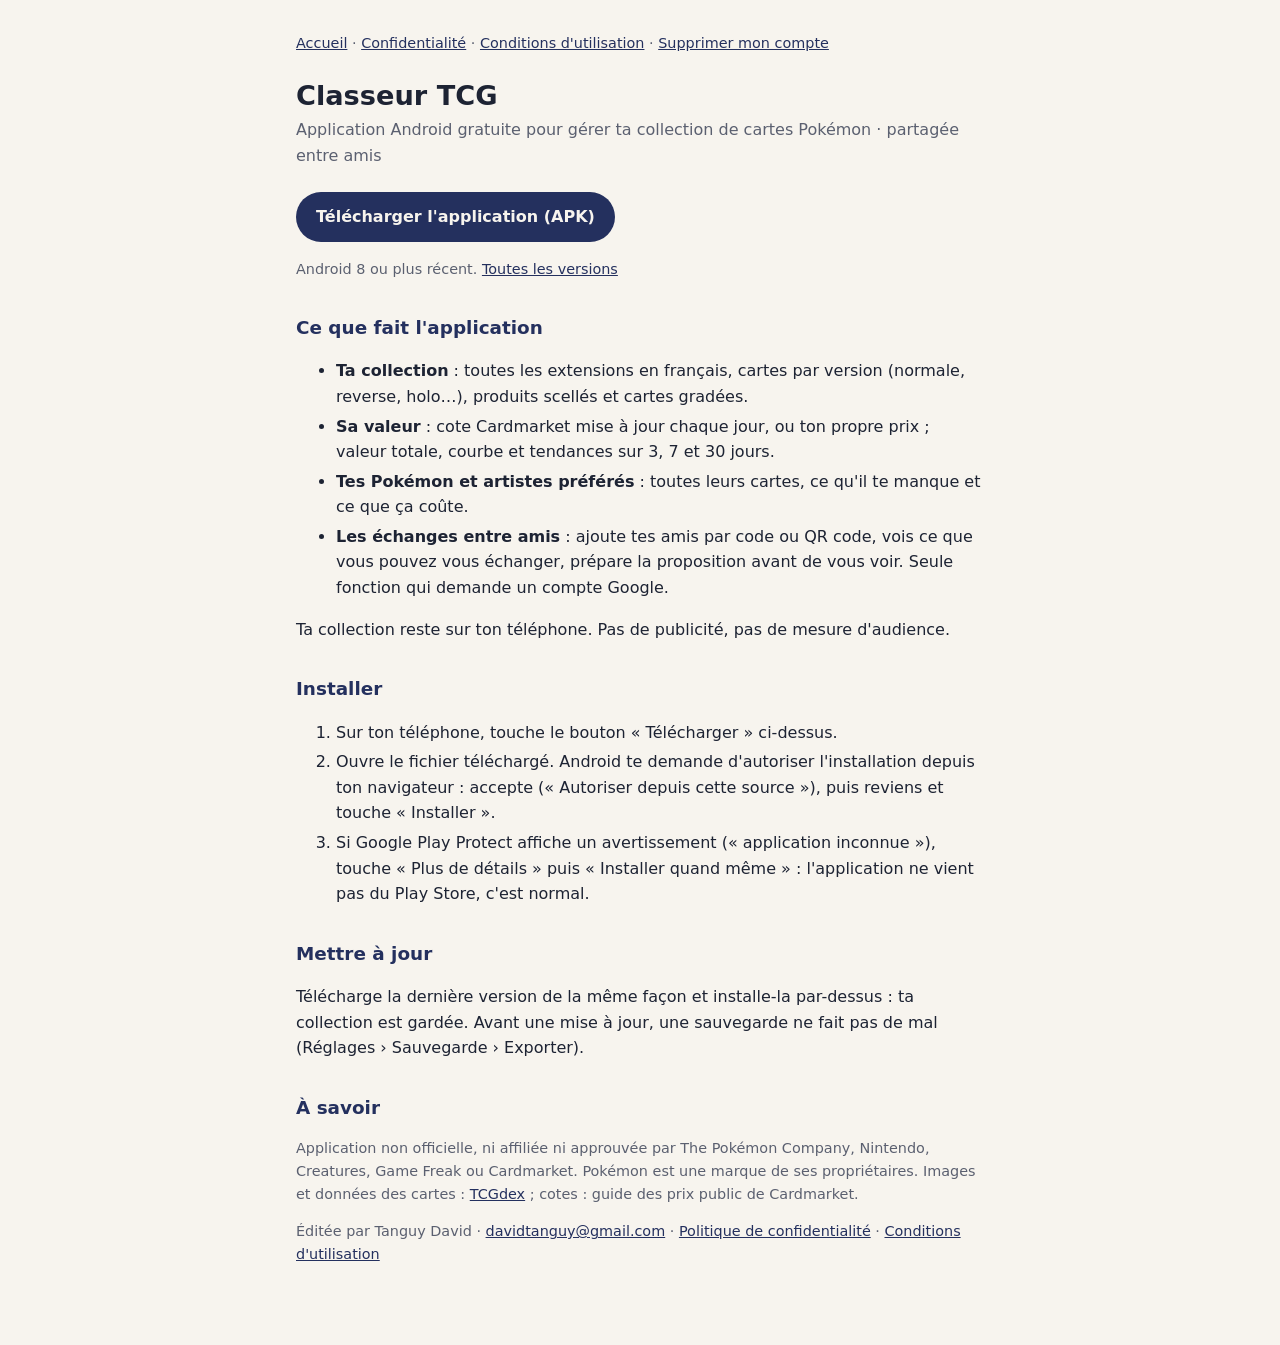
==== index.html @ ec59093c "Site de Classeur TCG : accueil, confidentialité, conditions, suppression de compte Co-Authored-By: C" ====
<!doctype html>
<html lang="fr">
<head>
<meta charset="utf-8">
<meta name="viewport" content="width=device-width, initial-scale=1">
<title>Classeur TCG · ta collection de cartes Pokémon</title>
<meta name="description" content="Classeur TCG : application Android gratuite pour gérer sa collection de cartes Pokémon, suivre sa valeur et préparer des échanges entre amis.">
<link rel="stylesheet" href="style.css">
</head>
<body>
<main>
<p class="nav"><a href="index.html">Accueil</a> · <a href="confidentialite.html">Confidentialité</a> · <a href="conditions.html">Conditions d'utilisation</a> · <a href="suppression-compte.html">Supprimer mon compte</a></p>
<h1>Classeur TCG</h1>
<p class="meta">Application Android gratuite pour gérer ta collection de cartes Pokémon · partagée entre amis</p>

<p><a class="button" href="https://github.com/Tandav81/classeur-tcg/releases/latest/download/classeur-tcg.apk">Télécharger l'application (APK)</a></p>
<p class="small">Android 8 ou plus récent. <a href="https://github.com/Tandav81/classeur-tcg/releases">Toutes les versions</a></p>

<h2>Ce que fait l'application</h2>
<ul>
<li><strong>Ta collection</strong> : toutes les extensions en français, cartes par version (normale, reverse, holo…),
produits scellés et cartes gradées.</li>
<li><strong>Sa valeur</strong> : cote Cardmarket mise à jour chaque jour, ou ton propre prix ; valeur totale, courbe et
tendances sur 3, 7 et 30 jours.</li>
<li><strong>Tes Pokémon et artistes préférés</strong> : toutes leurs cartes, ce qu'il te manque et ce que ça coûte.</li>
<li><strong>Les échanges entre amis</strong> : ajoute tes amis par code ou QR code, vois ce que vous pouvez vous
échanger, prépare la proposition avant de vous voir. Seule fonction qui demande un compte Google.</li>
</ul>
<p>Ta collection reste sur ton téléphone. Pas de publicité, pas de mesure d'audience.</p>

<h2>Installer</h2>
<ol>
<li>Sur ton téléphone, touche le bouton « Télécharger » ci-dessus.</li>
<li>Ouvre le fichier téléchargé. Android te demande d'autoriser l'installation depuis ton navigateur : accepte
(« Autoriser depuis cette source »), puis reviens et touche « Installer ».</li>
<li>Si Google Play Protect affiche un avertissement (« application inconnue »), touche « Plus de détails » puis
« Installer quand même » : l'application ne vient pas du Play Store, c'est normal.</li>
</ol>

<h2>Mettre à jour</h2>
<p>Télécharge la dernière version de la même façon et installe-la par-dessus : ta collection est gardée. Avant une mise à
jour, une sauvegarde ne fait pas de mal (Réglages › Sauvegarde › Exporter).</p>

<h2>À savoir</h2>
<p class="small">Application non officielle, ni affiliée ni approuvée par The Pokémon Company, Nintendo, Creatures,
Game Freak ou Cardmarket. Pokémon est une marque de ses propriétaires. Images et données des cartes :
<a href="https://tcgdex.dev">TCGdex</a> ; cotes : guide des prix public de Cardmarket.</p>
<p class="small">Éditée par Tanguy David · <a href="mailto:davidtanguy@gmail.com">davidtanguy@gmail.com</a> ·
<a href="confidentialite.html">Politique de confidentialité</a> · <a href="conditions.html">Conditions d'utilisation</a></p>
</main>
</body>
</html>
---- style.css ----
:root { --bg: #f7f4ee; --fg: #1d2333; --muted: #5b6070; --accent: #24305e; --card: #ffffff; --line: #e2ddd2; }
@media (prefers-color-scheme: dark) { :root { --bg: #15171c; --fg: #e8e6e1; --muted: #a6a9b3; --accent: #b9c6ff; --card: #1e2128; --line: #2c2f37; } }
* { box-sizing: border-box; }
body { margin: 0; background: var(--bg); color: var(--fg); font: 16px/1.6 system-ui, -apple-system, "Segoe UI", Roboto, sans-serif; }
main { max-width: 720px; margin: 0 auto; padding: 32px 16px 64px; }
h1 { font-size: 1.7rem; line-height: 1.25; margin: 0 0 4px; }
h2 { font-size: 1.15rem; margin: 32px 0 8px; color: var(--accent); }
p.meta { color: var(--muted); margin: 0 0 24px; }
table { width: 100%; border-collapse: collapse; background: var(--card); border-radius: 8px; overflow: hidden; }
th, td { text-align: left; padding: 10px 12px; border-bottom: 1px solid var(--line); vertical-align: top; }
th { font-weight: 600; }
.box { background: var(--card); border: 1px solid var(--line); border-radius: 8px; padding: 16px; }
a { color: var(--accent); }
.todo { background: #fff3c4; color: #5a4500; padding: 0 4px; border-radius: 4px; }
p.nav { font-size: .9rem; color: var(--muted); margin: 0 0 24px; }
.button { display: inline-block; background: var(--accent); color: var(--bg); padding: 12px 20px; border-radius: 999px; font-weight: 600; text-decoration: none; }
ol li, ul li { margin: 4px 0; }
small, .small { color: var(--muted); font-size: .9rem; }
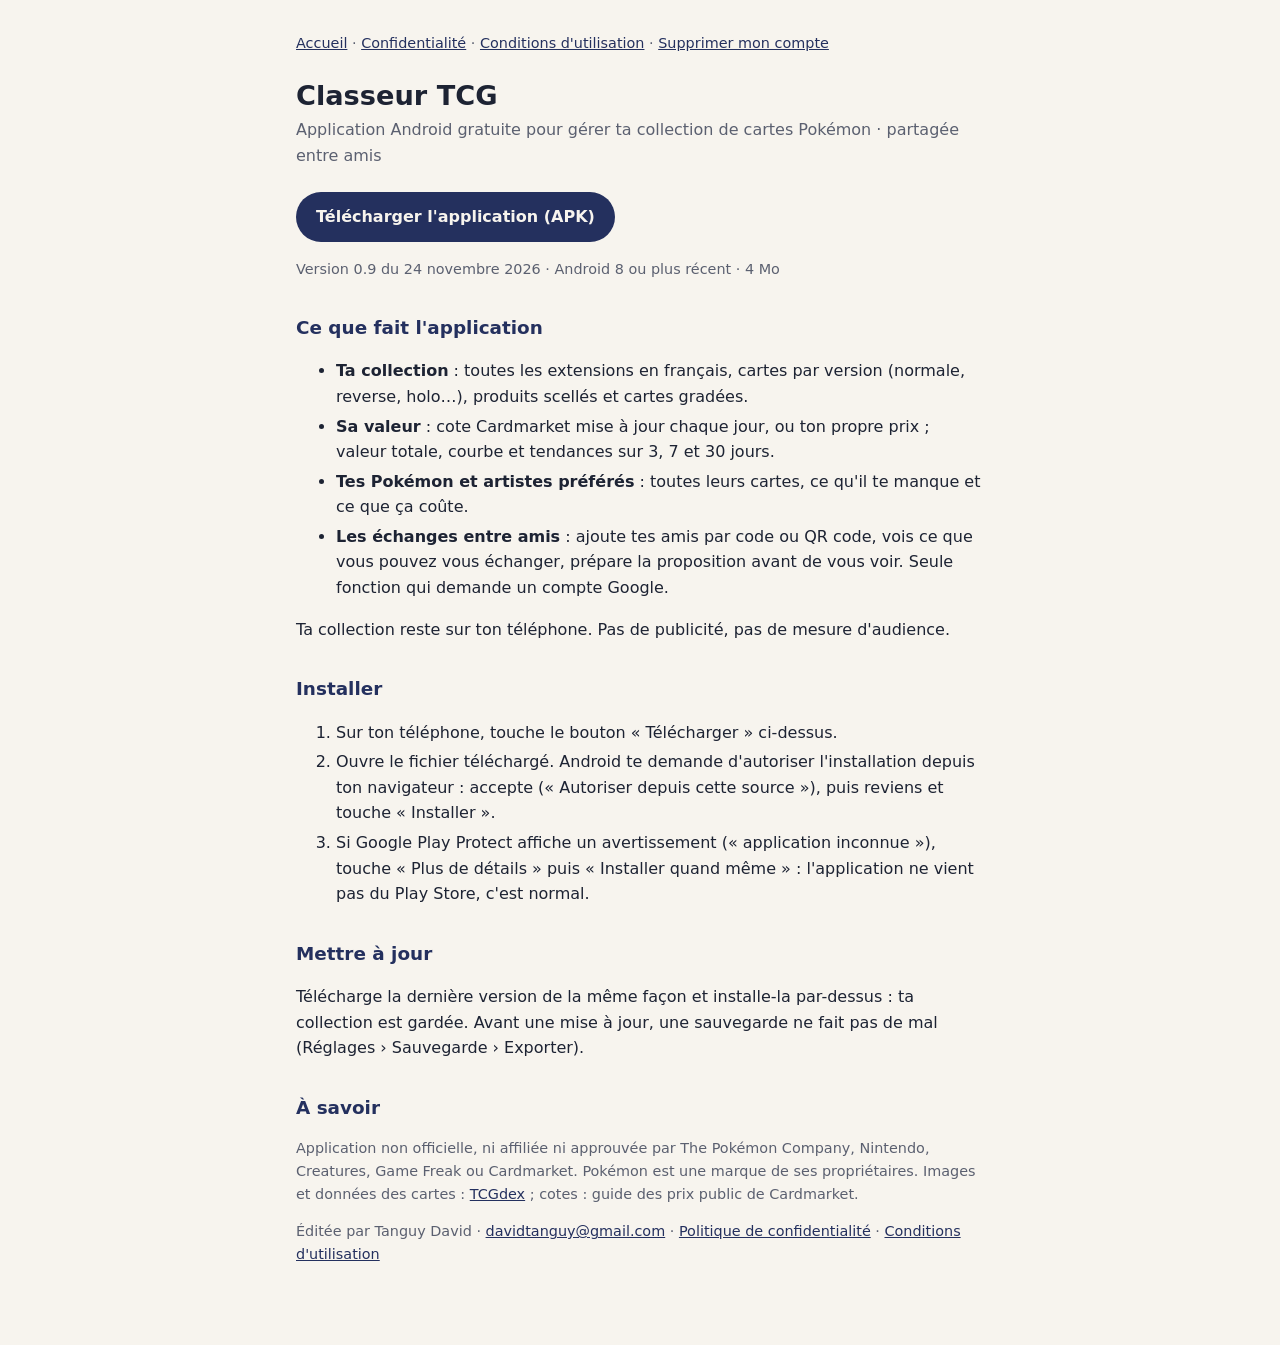
==== commit 5a5ce5d4: "APK 0.9 (versionCode 498753) servi par la page d'accueil Co-Authored-By: Claude Opus 5.5 <noreply@an" ====
--- a/index.html
+++ b/index.html
@@ -13,8 +13,8 @@
 <h1>Classeur TCG</h1>
 <p class="meta">Application Android gratuite pour gérer ta collection de cartes Pokémon · partagée entre amis</p>
 
-<p><a class="button" href="https://github.com/Tandav81/classeur-tcg/releases/latest/download/classeur-tcg.apk">Télécharger l'application (APK)</a></p>
-<p class="small">Android 8 ou plus récent. <a href="https://github.com/Tandav81/classeur-tcg/releases">Toutes les versions</a></p>
+<p><a class="button" href="classeur-tcg.apk" download>Télécharger l'application (APK)</a></p>
+<p class="small">Version 0.9 du 24 novembre 2026 · Android 8 ou plus récent · 4 Mo</p>
 
 <h2>Ce que fait l'application</h2>
 <ul>
